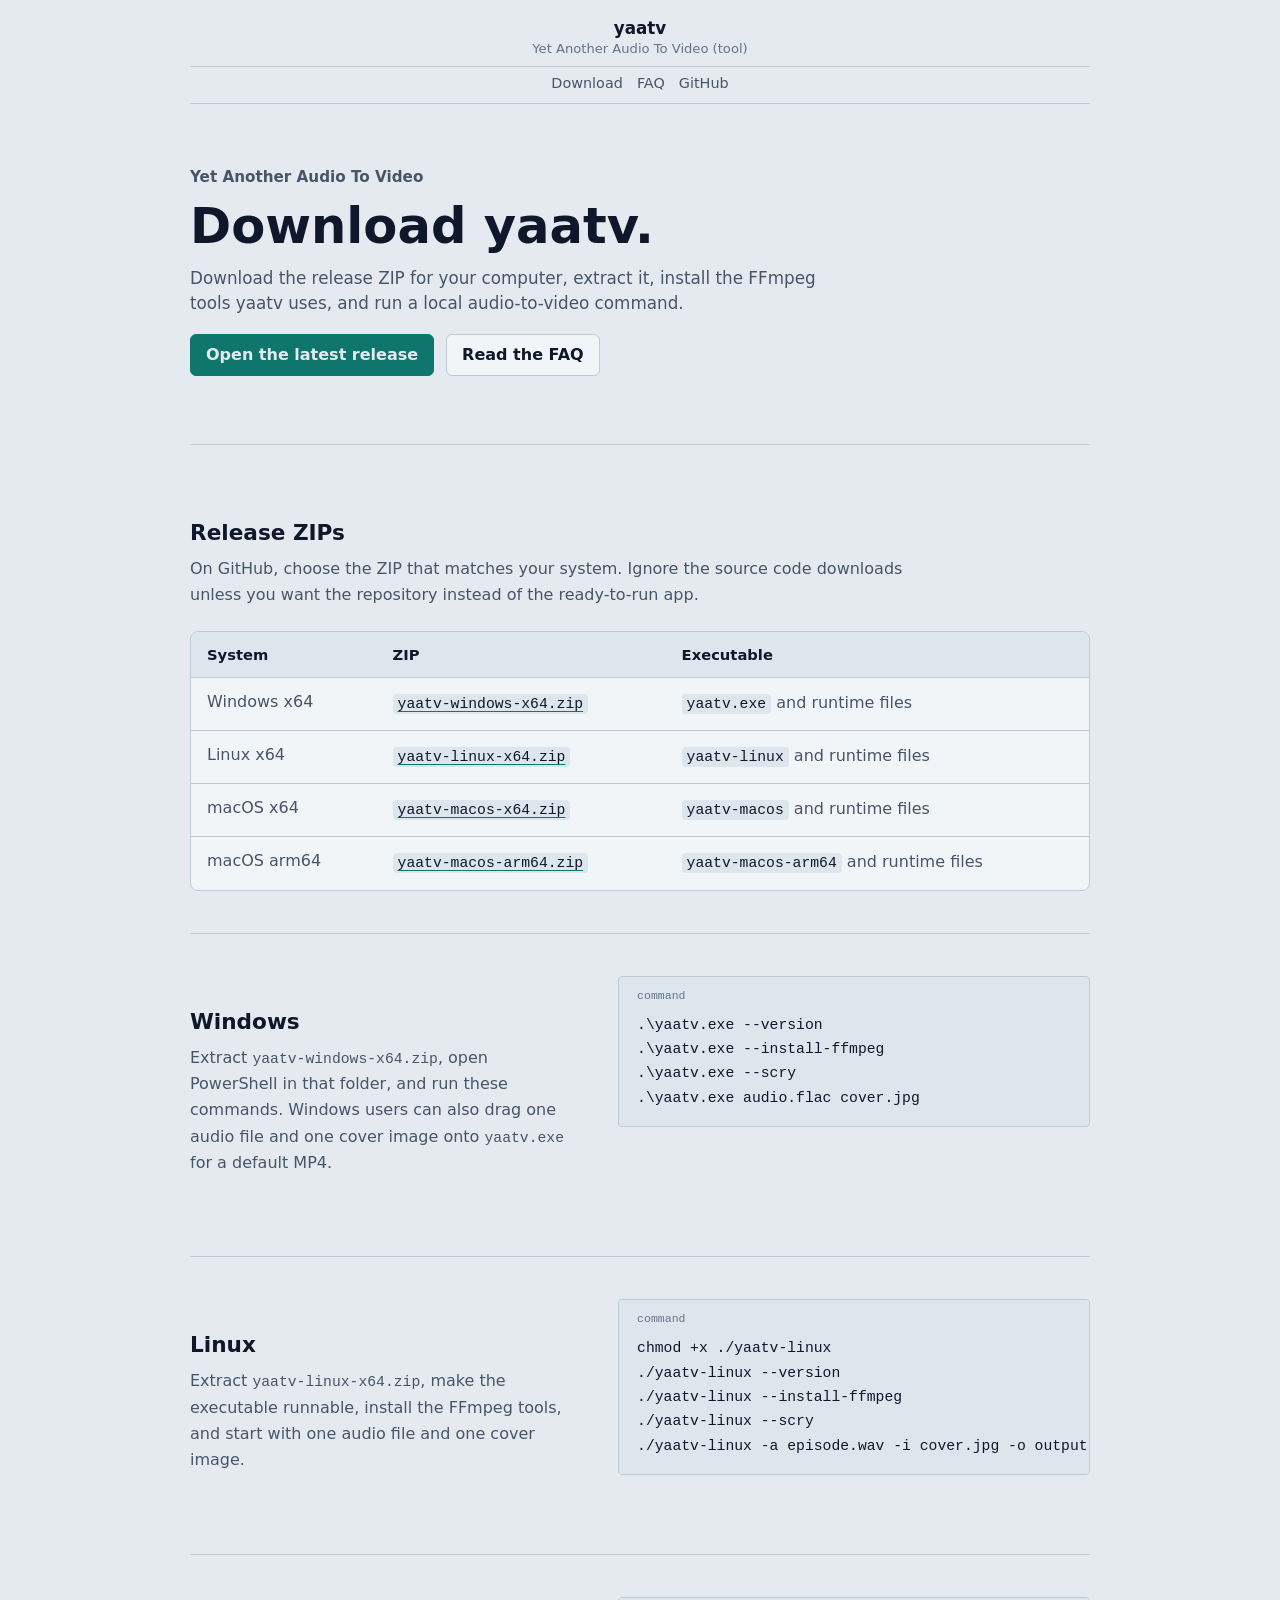
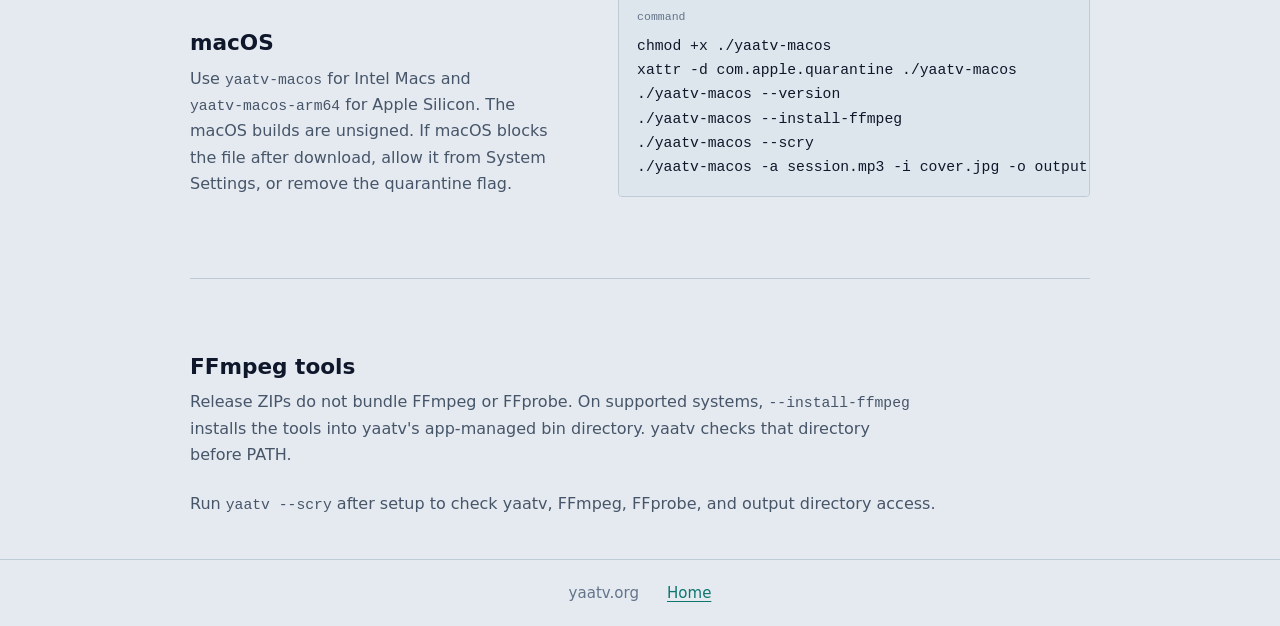
==== docs/download/index.html @ 875db694 "docs: update website styling and FAQ documentation" ====
<!doctype html>
<html lang="en">
  <head>
    <meta charset="utf-8">
    <meta name="viewport" content="width=device-width, initial-scale=1">
    <meta
      name="description"
      content="Download yaatv release ZIPs for Windows, Linux, and macOS, then install FFmpeg tools for local audio-to-video encoding."
    <meta name="theme-color" media="(prefers-color-scheme: light)" content="#e4eaf0">
    <meta name="theme-color" media="(prefers-color-scheme: dark)" content="#101a28">
    <meta property="og:site_name" content="yaatv">
    <meta property="og:type" content="website">
    <meta property="og:url" content="https://yaatv.org/download/">
    <meta property="og:title" content="Download yaatv">
    <meta
      property="og:description"
      content="Download yaatv release ZIPs for Windows, Linux, and macOS."
    >
    <meta property="og:image" content="https://yaatv.org/docs-assets/yaatv-sample.jpg">
    <meta property="og:image:alt" content="A static-image MP4 generated by yaatv.">
    <meta name="twitter:card" content="summary_large_image">
    <meta name="twitter:title" content="Download yaatv">
    <meta
      name="twitter:description"
      content="Download yaatv release ZIPs for Windows, Linux, and macOS."
    >
    <meta name="twitter:image" content="https://yaatv.org/docs-assets/yaatv-sample.jpg">
    <title>Download yaatv</title>
    <link rel="stylesheet" href="../styles.css">
  </head>
  <body>
    <header class="site-header">
      <a class="brand" href="../" aria-label="yaatv home">
        <span class="brand-name">yaatv</span>
        <span class="brand-description">Yet Another Audio To Video (tool)</span>
      </a>
      <nav class="site-nav" aria-label="Primary">
        <a href="../download/">Download</a>
        <a href="../faq/">FAQ</a>
        <a href="https://github.com/yaatv/yaatv">GitHub</a>
      </nav>
    </header>

    <main id="top">
      <section class="page-hero" aria-labelledby="download-title">
        <p class="project-label">Yet Another Audio To Video</p>
        <h1 id="download-title">Download yaatv.</h1>
        <p class="lead">
          Download the release ZIP for your computer, extract it, install the FFmpeg tools yaatv uses, and run a
          local audio-to-video command.
        </p>
        <div class="actions" role="group" aria-label="Download actions">
          <a class="button button-primary" href="https://github.com/yaatv/yaatv/releases/latest">Open the latest release</a>
          <a class="button" href="../faq/">Read the FAQ</a>
        </div>
      </section>

      <section class="section" aria-labelledby="assets-title">
        <div class="section-header">
          <h2 id="assets-title">Release ZIPs</h2>
          <p>
            On GitHub, choose the ZIP that matches your system. Ignore the source code downloads unless you want the
            repository instead of the ready-to-run app.
          </p>
        </div>

        <div class="table-wrap">
          <table>
            <thead>
              <tr>
                <th scope="col">System</th>
                <th scope="col">ZIP</th>
                <th scope="col">Executable</th>
              </tr>
            </thead>
            <tbody>
              <tr>
                <td>Windows x64</td>
                <td>
                  <a href="https://github.com/yaatv/yaatv/releases/latest/download/yaatv-windows-x64.zip">
                    <code>yaatv-windows-x64.zip</code>
                  </a>
                </td>
                <td><code>yaatv.exe</code> and runtime files</td>
              </tr>
              <tr>
                <td>Linux x64</td>
                <td>
                  <a href="https://github.com/yaatv/yaatv/releases/latest/download/yaatv-linux-x64.zip">
                    <code>yaatv-linux-x64.zip</code>
                  </a>
                </td>
                <td><code>yaatv-linux</code> and runtime files</td>
              </tr>
              <tr>
                <td>macOS x64</td>
                <td>
                  <a href="https://github.com/yaatv/yaatv/releases/latest/download/yaatv-macos-x64.zip">
                    <code>yaatv-macos-x64.zip</code>
                  </a>
                </td>
                <td><code>yaatv-macos</code> and runtime files</td>
              </tr>
              <tr>
                <td>macOS arm64</td>
                <td>
                  <a href="https://github.com/yaatv/yaatv/releases/latest/download/yaatv-macos-arm64.zip">
                    <code>yaatv-macos-arm64.zip</code>
                  </a>
                </td>
                <td><code>yaatv-macos-arm64</code> and runtime files</td>
              </tr>
            </tbody>
          </table>
        </div>
      </section>

      <section class="section two-column" aria-labelledby="windows-title">
        <div class="section-header">
          <h2 id="windows-title">Windows</h2>
          <p>
            Extract <code>yaatv-windows-x64.zip</code>, open PowerShell in that folder, and run these commands.
            Windows users can also drag one audio file and one cover image onto <code>yaatv.exe</code> for a default
            MP4.
          </p>
        </div>

        <pre class="command"><code>.\yaatv.exe --version
.\yaatv.exe --install-ffmpeg
.\yaatv.exe --scry
.\yaatv.exe audio.flac cover.jpg</code></pre>
      </section>

      <section class="section two-column" aria-labelledby="linux-title">
        <div class="section-header">
          <h2 id="linux-title">Linux</h2>
          <p>
            Extract <code>yaatv-linux-x64.zip</code>, make the executable runnable, install the FFmpeg tools, and
            start with one audio file and one cover image.
          </p>
        </div>

        <pre class="command"><code>chmod +x ./yaatv-linux
./yaatv-linux --version
./yaatv-linux --install-ffmpeg
./yaatv-linux --scry
./yaatv-linux -a episode.wav -i cover.jpg -o output.mp4</code></pre>
      </section>

      <section class="section two-column" aria-labelledby="macos-title">
        <div class="section-header">
          <h2 id="macos-title">macOS</h2>
          <p>
            Use <code>yaatv-macos</code> for Intel Macs and <code>yaatv-macos-arm64</code> for Apple Silicon. The
            macOS builds are unsigned. If macOS blocks the file after download, allow it from System Settings, or
            remove the quarantine flag.
          </p>
        </div>

        <pre class="command"><code>chmod +x ./yaatv-macos
xattr -d com.apple.quarantine ./yaatv-macos
./yaatv-macos --version
./yaatv-macos --install-ffmpeg
./yaatv-macos --scry
./yaatv-macos -a session.mp3 -i cover.jpg -o output.mp4</code></pre>
      </section>

      <section class="section" aria-labelledby="ffmpeg-title">
        <div class="section-header">
          <h2 id="ffmpeg-title">FFmpeg tools</h2>
          <p>
            Release ZIPs do not bundle FFmpeg or FFprobe. On supported systems, <code>--install-ffmpeg</code> installs
            the tools into yaatv's app-managed bin directory. yaatv checks that directory before PATH.
          </p>
        </div>
        <p class="note">
          Run <code>yaatv --scry</code> after setup to check yaatv, FFmpeg, FFprobe, and output directory access.
        </p>
      </section>
    </main>

    <footer class="site-footer">
      <span>yaatv.org</span>
      <a href="../">Home</a>
    </footer>
  </body>
</html>
---- docs/styles.css ----
:root {
  color-scheme: dark;
  --bg: #101a28;
  --surface: #1d2c3c;
  --surface-soft: #243547;
  --text: #e6edf3;
  --muted: #b5c6d5;
  --subtle: #849cb0;
  --line: #40576a;
  --code-bg: #0b131e;
  --code-text: #e6edf3;
  --accent: #5eead4;
  --accent-strong: #99f6e4;
  --link: #5eead4;
  font-family: "Source Sans 3", "Source Sans Pro", ui-sans-serif, system-ui, -apple-system, BlinkMacSystemFont, "Segoe UI", sans-serif;
}

@media (prefers-color-scheme: light) {
  :root {
    color-scheme: light;
    --bg: #e4eaf0;
    --surface: #f2f5f7;
    --surface-soft: #dce6ec;
    --text: #0f172a;
    --muted: #475569;
    --subtle: #64748b;
    --line: #bdcbd5;
    --code-bg: #dce6ec;
    --code-text: #0f172a;
    --accent: #0f766e;
    --accent-strong: #115e59;
    --link: #0f766e;
  }
}

* {
  box-sizing: border-box;
}

body {
  margin: 0;
  background: var(--bg);
  color: var(--text);
}

a {
  color: var(--link);
  text-decoration-thickness: 1px;
  text-underline-offset: 3px;
}

.site-header {
  z-index: 10;
  display: grid;
  grid-template-columns: 1fr;
  gap: 10px;
  width: min(900px, calc(100% - 40px));
  margin: 0 auto;
  padding: 18px 0 12px;
  background: var(--bg);
  border-bottom: 1px solid var(--line);
}

.brand {
  display: grid;
  gap: 3px;
  justify-self: center;
  justify-items: center;
  color: var(--text);
  text-align: center;
  text-decoration: none;
}

.brand-name {
  font-size: 1.05rem;
  font-weight: 750;
  letter-spacing: 0;
}

.brand-description {
  color: var(--subtle);
  font-size: 0.82rem;
  font-weight: 500;
  letter-spacing: 0;
}

.site-nav {
  display: flex;
  align-items: center;
  flex-wrap: wrap;
  justify-content: center;
  gap: 14px;
  padding-top: 8px;
  border-top: 1px solid var(--line);
  font-size: 0.9rem;
}

.site-nav a {
  color: var(--muted);
  text-decoration: none;
  white-space: nowrap;
}

.site-nav a:hover {
  color: var(--text);
}

main {
  width: min(900px, calc(100% - 40px));
  margin: 0 auto;
}

.plain-page {
  max-width: 760px;
  padding: 52px 0 58px;
}

.page-hero {
  max-width: 760px;
  padding: 64px 0 48px;
}

.project-label {
  margin: 0 0 16px;
  color: var(--muted);
  font-size: 0.95rem;
  font-weight: 700;
}

h1,
h2,
p {
  margin-top: 0;
}

h1 {
  max-width: 680px;
  margin-bottom: 14px;
  font-size: 3.1rem;
  line-height: 1;
  letter-spacing: 0;
}

h2 {
  margin: 34px 0 10px;
  font-size: 1.35rem;
  line-height: 1.15;
  letter-spacing: 0;
}

.lead {
  max-width: 640px;
  margin-bottom: 18px;
  color: var(--muted);
  font-size: 1.05rem;
  line-height: 1.5;
}

.actions {
  display: flex;
  flex-wrap: wrap;
  gap: 12px;
  margin-bottom: 20px;
}

.command + .actions {
  margin-top: 14px;
}

.button {
  display: inline-flex;
  min-height: 42px;
  align-items: center;
  justify-content: center;
  padding: 10px 15px;
  border: 1px solid var(--line);
  border-radius: 6px;
  background: var(--surface);
  color: var(--text);
  font-weight: 650;
  text-decoration: none;
}

.button:hover {
  border-color: var(--accent);
}

.button-primary {
  border-color: var(--accent);
  background: var(--accent);
  color: var(--bg);
}

.button-primary:hover {
  border-color: var(--accent-strong);
  background: var(--accent-strong);
}

.command {
  position: relative;
  margin: 0;
  padding: 36px 18px 16px;
  overflow-x: auto;
  border: 1px solid var(--line);
  border-radius: 4px;
  background: var(--code-bg);
  color: var(--code-text);
}

.command::before {
  position: absolute;
  top: 12px;
  left: 18px;
  color: var(--subtle);
  font-family: ui-monospace, "SFMono-Regular", Consolas, "Liberation Mono", monospace;
  font-size: 0.72rem;
  letter-spacing: 0;
  text-transform: lowercase;
  content: "command";
}

code {
  font-family: ui-monospace, "SFMono-Regular", Consolas, "Liberation Mono", monospace;
  font-size: 0.92rem;
  line-height: 1.65;
}

p code {
  white-space: nowrap;
}

pre code {
  display: block;
  color: var(--code-text);
  white-space: pre;
}

.command .prompt {
  color: var(--subtle);
}

td code,
li code {
  padding: 2px 5px;
  border-radius: 4px;
  background: var(--surface-soft);
  color: var(--text);
}

td code {
  white-space: nowrap;
}

.section {
  padding: 42px 0;
  border-top: 1px solid var(--line);
}

.section-header {
  max-width: 720px;
  margin-bottom: 22px;
}

.section-header p,
.note {
  color: var(--muted);
  line-height: 1.65;
}

.two-column {
  display: grid;
  grid-template-columns: minmax(0, 0.9fr) minmax(320px, 1.1fr);
  gap: 42px;
  align-items: start;
}

.table-wrap {
  overflow-x: auto;
  border: 1px solid var(--line);
  border-radius: 8px;
  background: var(--surface);
}

table {
  width: 100%;
  border-collapse: collapse;
}

th,
td {
  padding: 14px 16px;
  border-bottom: 1px solid var(--line);
  text-align: left;
  vertical-align: top;
}

th {
  background: var(--surface-soft);
  color: var(--text);
  font-size: 0.92rem;
  font-weight: 700;
}

td {
  color: var(--muted);
}

tbody tr:last-child td {
  border-bottom: 0;
}

.note {
  margin: 16px 0 0;
}

.faq-list {
  display: grid;
  gap: 26px;
}

.faq-item {
  max-width: 820px;
}

.faq-item h2 {
  font-size: 1.35rem;
}

.faq-item p {
  color: var(--muted);
  line-height: 1.65;
}

.site-footer {
  display: flex;
  flex-wrap: wrap;
  justify-content: center;
  gap: 16px 28px;
  padding: 24px 32px;
  border-top: 1px solid var(--line);
  color: var(--subtle);
  font-size: 0.94rem;
}

@media (max-width: 860px) {
  .site-header {
    width: min(100% - 32px, 680px);
    padding: 16px 0 12px;
  }

  .site-nav {
    gap: 12px;
  }

  main {
    width: min(100% - 32px, 680px);
  }

  .two-column {
    grid-template-columns: 1fr;
  }

  .plain-page {
    padding: 42px 0 48px;
  }

  .page-hero {
    padding: 46px 0 38px;
  }

  h1 {
    font-size: 2.8rem;
  }
}

@media (max-width: 640px) {
  .site-header {
    width: min(100% - 20px, 680px);
    padding: 14px 0 10px;
  }

  .brand-name {
    font-size: 0.95rem;
  }

  .brand-description {
    font-size: 0.78rem;
  }

  .site-nav {
    gap: 10px;
    font-size: 0.85rem;
  }

  main {
    width: min(100% - 20px, 680px);
  }

  .plain-page {
    padding: 30px 0 36px;
  }

  .page-hero {
    padding: 28px 0 30px;
  }

  h1 {
    font-size: 2.5rem;
  }

  .lead {
    font-size: 1rem;
    line-height: 1.5;
  }

  .button {
    width: 100%;
  }

  .command {
    padding: 34px 14px 12px;
    font-size: 0.82rem;
  }

  code {
    font-size: 0.82rem;
  }

  .section {
    padding: 28px 0;
  }

  th,
  td {
    padding: 10px 8px;
    font-size: 0.88rem;
  }

  td code,
  li code {
    font-size: 0.78rem;
  }

  .site-footer {
    padding: 18px 16px;
    font-size: 0.85rem;
    gap: 12px 18px;
  }
}

@media (max-width: 400px) {
  .site-header {
    width: min(100% - 16px, 680px);
    padding: 12px 0 10px;
  }

  .brand-name {
    font-size: 0.9rem;
  }

  .brand-description {
    font-size: 0.74rem;
  }

  .site-nav {
    font-size: 0.8rem;
    gap: 8px 10px;
  }

  main {
    width: min(100% - 16px, 680px);
  }

  h1 {
    font-size: 2rem;
  }

  .lead {
    font-size: 0.94rem;
  }

  .command {
    padding: 32px 12px 10px;
    font-size: 0.78rem;
  }

  code {
    font-size: 0.78rem;
  }

  .section {
    padding: 22px 0;
  }

}
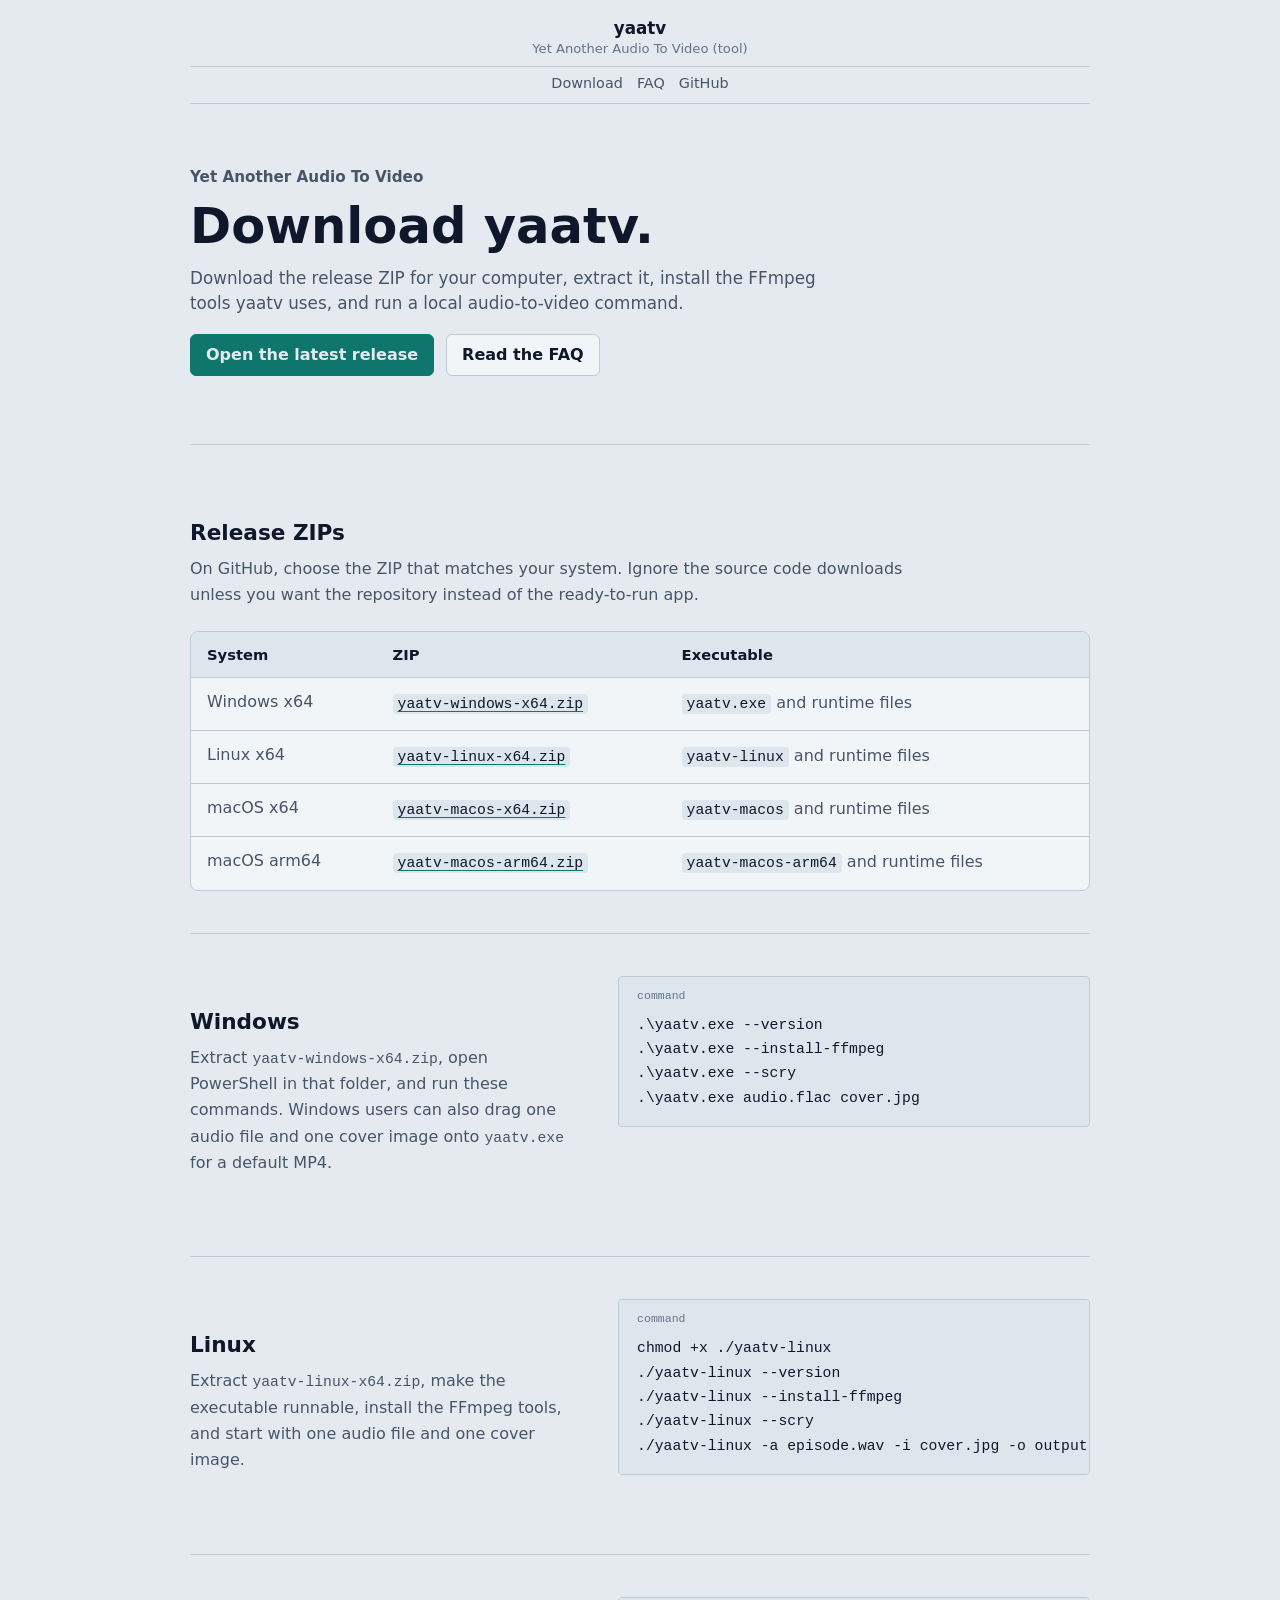
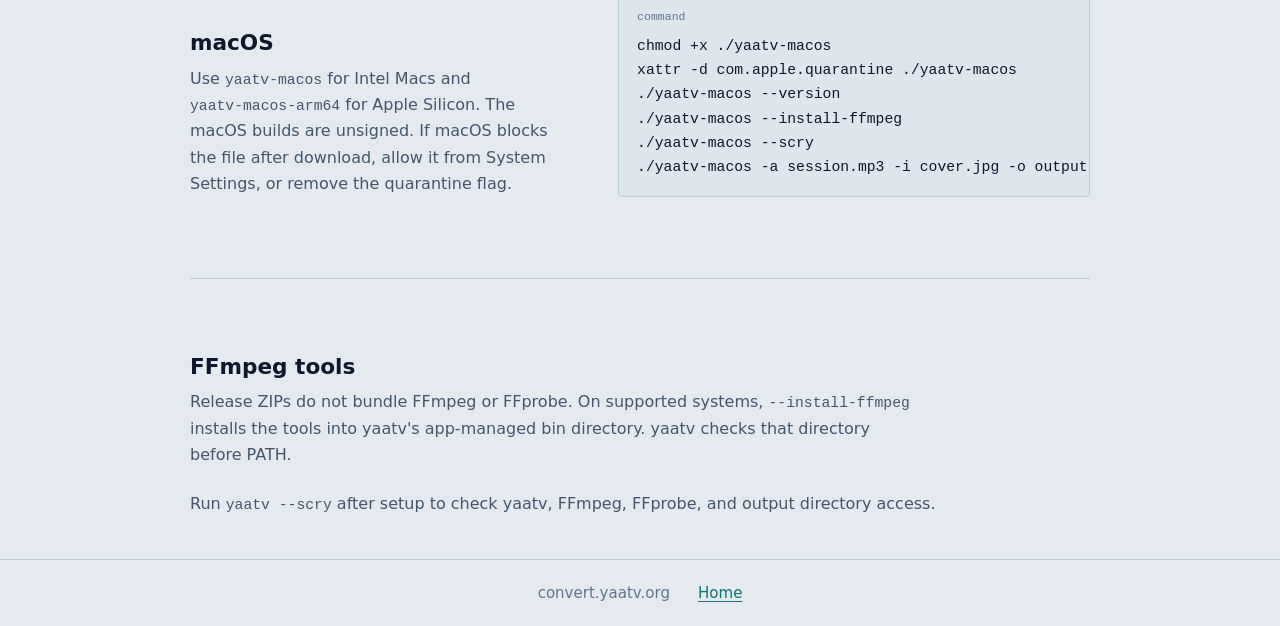
==== commit d8c056ff: "feat: migrate documentation and site to convert.yaatv.org with Cloudflare worker config" ====
--- a/docs/download/index.html
+++ b/docs/download/index.html
@@ -10,13 +10,13 @@
     <meta name="theme-color" media="(prefers-color-scheme: dark)" content="#101a28">
     <meta property="og:site_name" content="yaatv">
     <meta property="og:type" content="website">
-    <meta property="og:url" content="https://yaatv.org/download/">
+    <meta property="og:url" content="https://convert.yaatv.org/download/">
     <meta property="og:title" content="Download yaatv">
     <meta
       property="og:description"
       content="Download yaatv release ZIPs for Windows, Linux, and macOS."
     >
-    <meta property="og:image" content="https://yaatv.org/docs-assets/yaatv-sample.jpg">
+    <meta property="og:image" content="https://convert.yaatv.org/docs-assets/yaatv-sample.jpg">
     <meta property="og:image:alt" content="A static-image MP4 generated by yaatv.">
     <meta name="twitter:card" content="summary_large_image">
     <meta name="twitter:title" content="Download yaatv">
@@ -24,7 +24,7 @@
       name="twitter:description"
       content="Download yaatv release ZIPs for Windows, Linux, and macOS."
     >
-    <meta name="twitter:image" content="https://yaatv.org/docs-assets/yaatv-sample.jpg">
+    <meta name="twitter:image" content="https://convert.yaatv.org/docs-assets/yaatv-sample.jpg">
     <title>Download yaatv</title>
     <link rel="stylesheet" href="../styles.css">
   </head>
@@ -180,7 +180,7 @@
     </main>
 
     <footer class="site-footer">
-      <span>yaatv.org</span>
+      <span>convert.yaatv.org</span>
       <a href="../">Home</a>
     </footer>
   </body>
